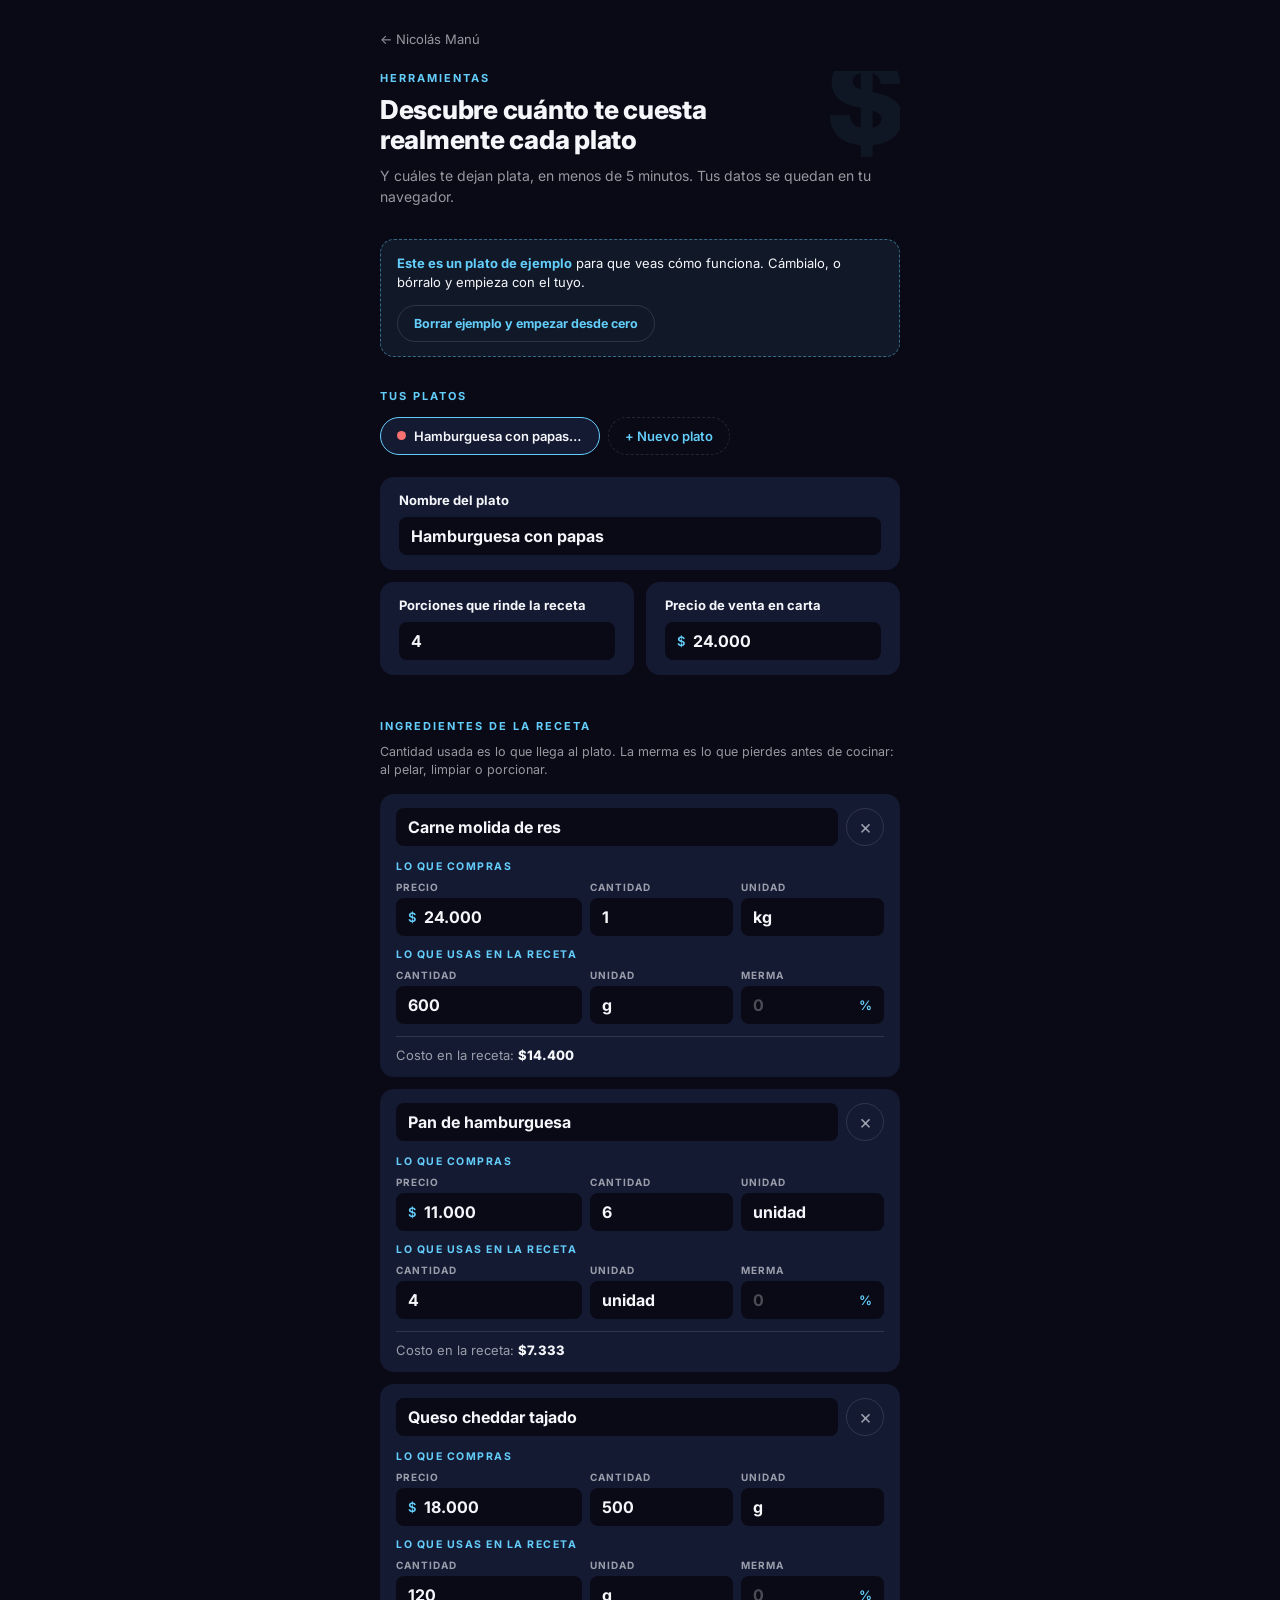
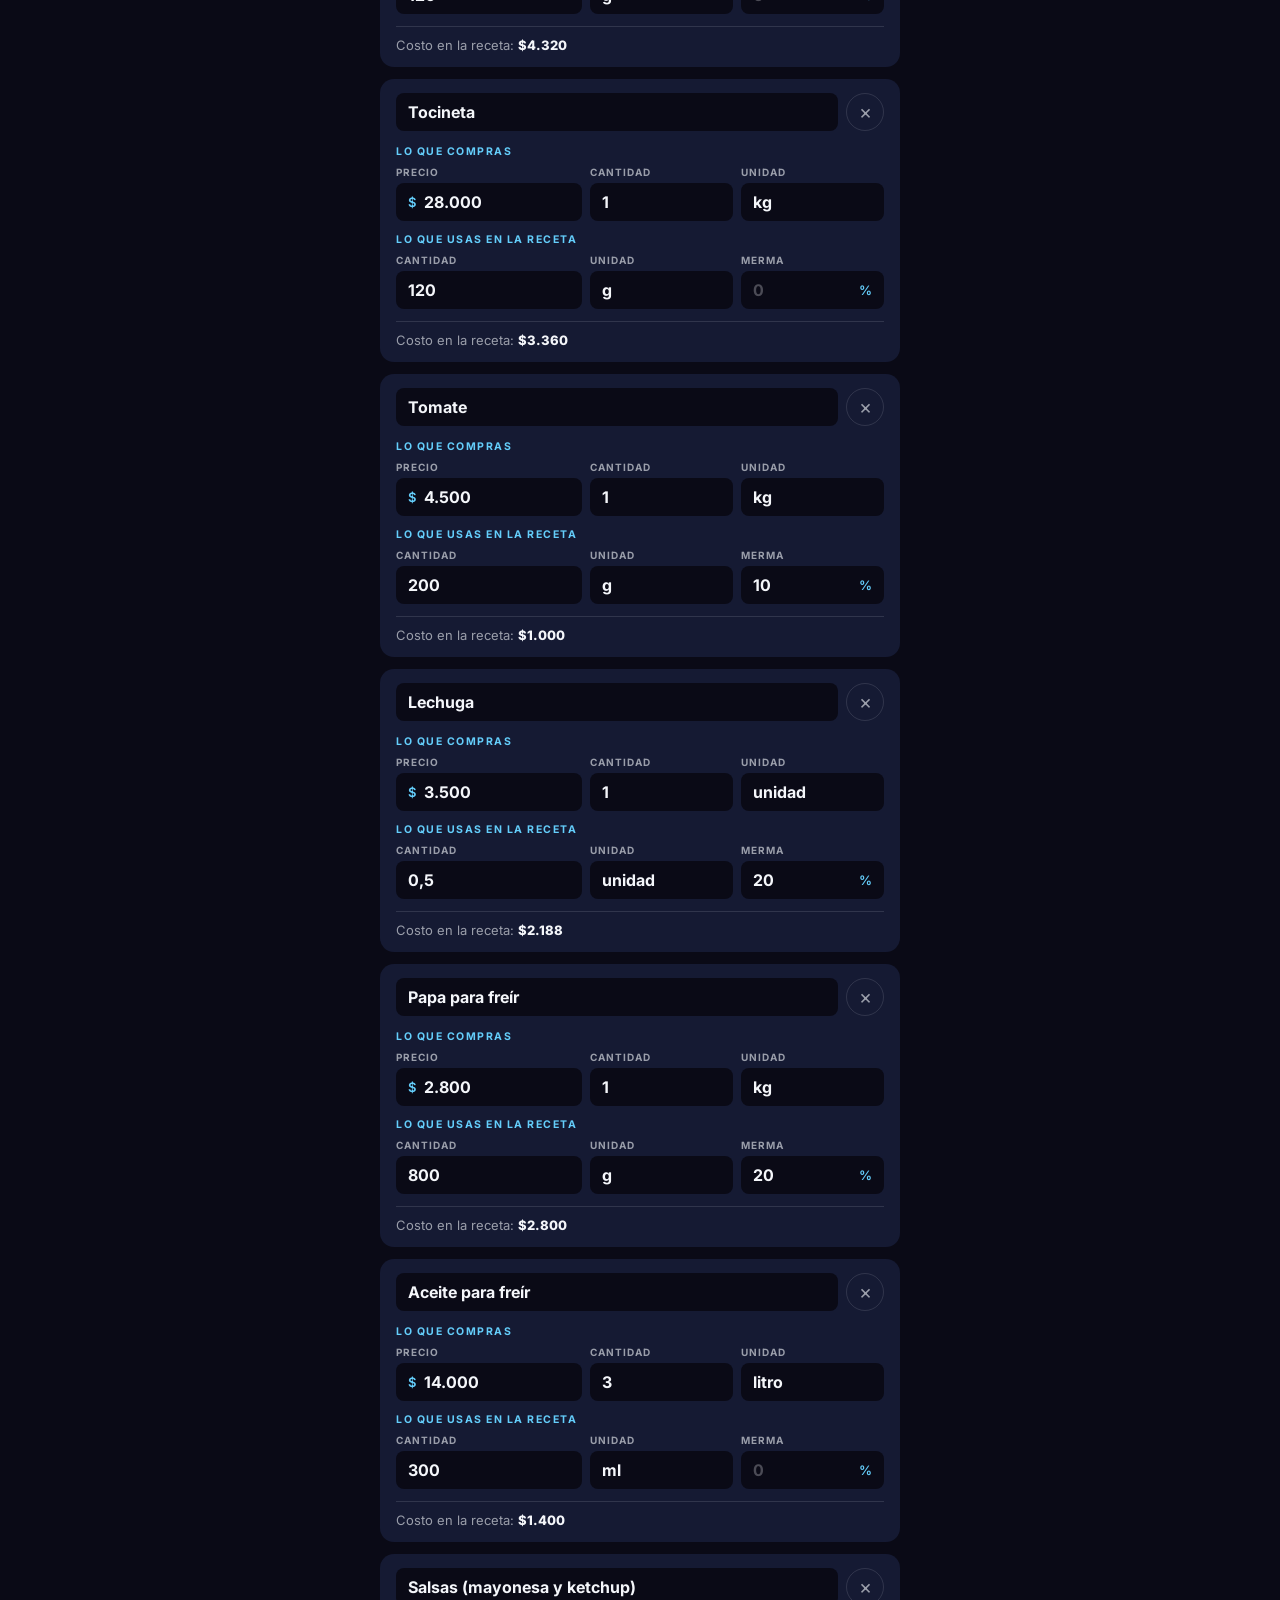
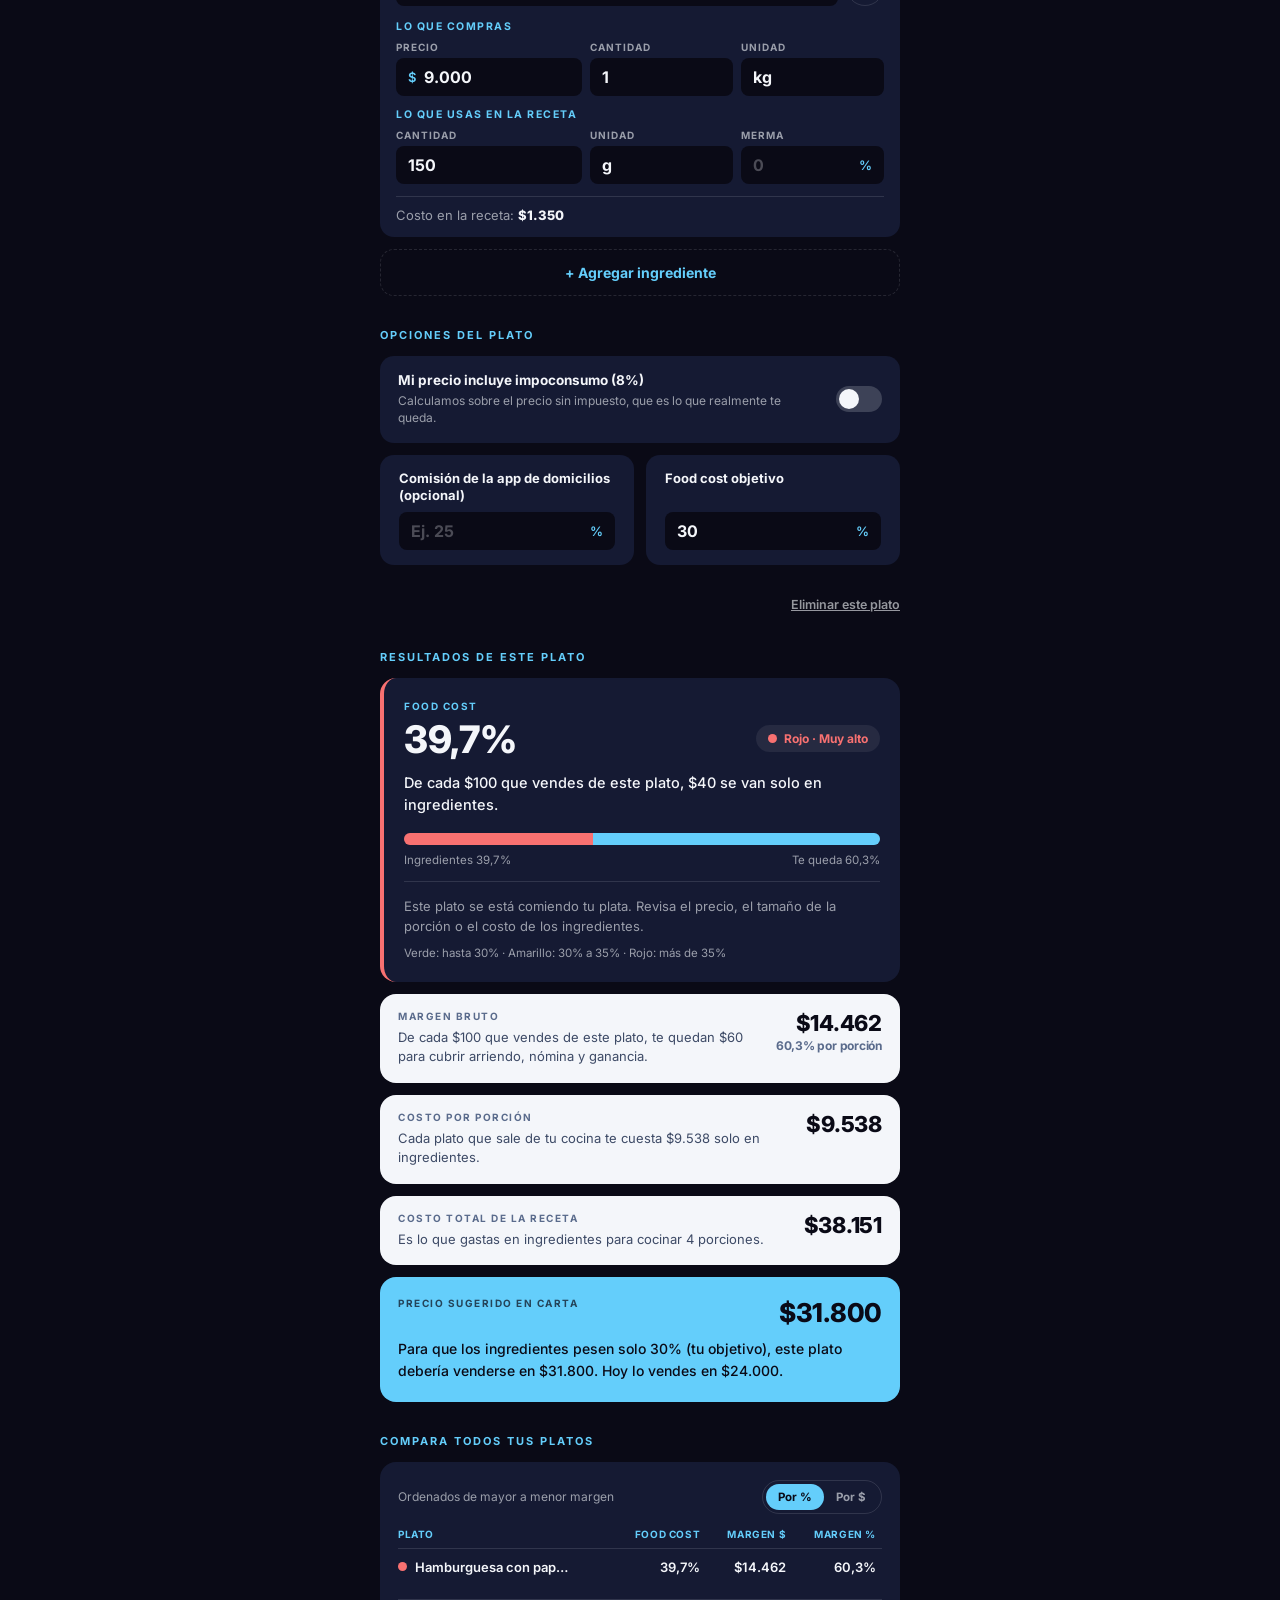
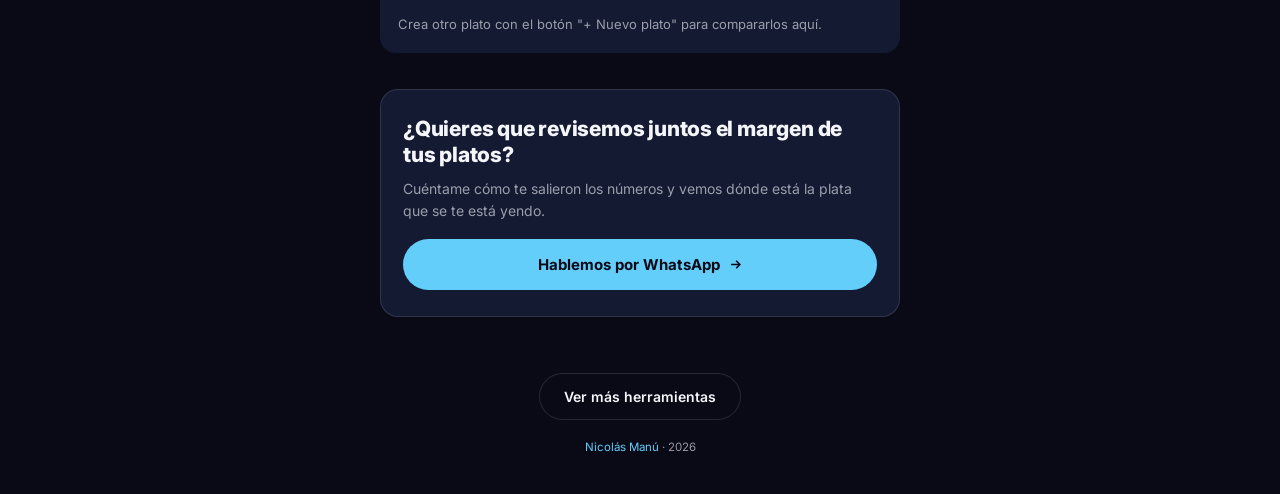
==== herramientas/costeo/index.html @ e7b04def "Agrega Calculadora de Costeo para restaurantes y tarjeta en la home Co-Authored-By: Claude Sonnet 5." ====
<!DOCTYPE html>
<html lang="es">
<head>
<meta charset="UTF-8">
<meta name="viewport" content="width=device-width, initial-scale=1.0">
<title>Calculadora de Costeo — Nicolás Manú</title>
<meta name="description" content="Descubre cuánto te cuesta realmente cada plato y cuáles te dejan plata. Gratis y en menos de 5 minutos.">
<meta property="og:title" content="Calculadora de Costeo — Nicolás Manú">
<meta property="og:description" content="Descubre cuánto te cuesta realmente cada plato y cuáles te dejan plata.">
<meta property="og:type" content="website">
<link rel="preconnect" href="https://fonts.googleapis.com">
<link rel="preconnect" href="https://fonts.gstatic.com" crossorigin>
<link href="https://fonts.googleapis.com/css2?family=Inter:wght@400;500;600;700;800&display=swap" rel="stylesheet">
<link rel="stylesheet" href="style.css">
<script src="script.js" defer></script>
</head>
<body>

<div class="container">

  <a href="/" class="back-link">← Nicolás Manú</a>

  <div class="header">
    <div class="header-label">Herramientas</div>
    <h1 class="header-title">Descubre cuánto te cuesta realmente cada plato</h1>
    <p class="header-sub">Y cuáles te dejan plata, en menos de 5 minutos. Tus datos se quedan en tu navegador.</p>
  </div>

  <div class="demo-banner" id="demoBanner" hidden>
    <p class="demo-text"><b>Este es un plato de ejemplo</b> para que veas cómo funciona. Cámbialo, o bórralo y empieza con el tuyo.</p>
    <button type="button" class="btn-ghost" id="btnBorrarDemo">Borrar ejemplo y empezar desde cero</button>
  </div>

  <span class="section-label">Tus platos</span>
  <div class="chips" id="chips"></div>

  <div class="field">
    <label class="field-name" for="fNombre">Nombre del plato</label>
    <div class="input-wrap">
      <input type="text" id="fNombre" data-field="nombre" maxlength="40" placeholder="Ej. Bandeja paisa" autocomplete="off">
    </div>
  </div>

  <div class="grid-2">
    <div class="field">
      <label class="field-name" for="fPorciones">Porciones que rinde la receta</label>
      <div class="input-wrap">
        <input type="text" id="fPorciones" data-field="porciones" data-kind="int" inputmode="numeric" placeholder="Ej. 4" autocomplete="off">
      </div>
    </div>
    <div class="field">
      <label class="field-name" for="fPrecio">Precio de venta en carta</label>
      <div class="input-wrap">
        <span class="unit prefix">$</span>
        <input type="text" id="fPrecio" data-field="precio" data-kind="money" inputmode="numeric" placeholder="0" autocomplete="off">
      </div>
    </div>
  </div>

  <span class="section-label">Ingredientes de la receta</span>
  <p class="hint">Cantidad usada es lo que llega al plato. La merma es lo que pierdes antes de cocinar: al pelar, limpiar o porcionar.</p>
  <div id="ingList"></div>
  <button type="button" class="btn-add" id="btnAddIng">+ Agregar ingrediente</button>

  <span class="section-label">Opciones del plato</span>

  <label class="switch">
    <span class="switch-text">
      <b>Mi precio incluye impoconsumo (8%)</b>
      <small>Calculamos sobre el precio sin impuesto, que es lo que realmente te queda.</small>
    </span>
    <input type="checkbox" id="fImpo" data-field="impo">
    <span class="track"></span>
  </label>

  <div class="grid-2">
    <div class="field">
      <label class="field-name" for="fComision">Comisión de la app de domicilios (opcional)</label>
      <div class="input-wrap">
        <input type="text" id="fComision" data-field="comision" data-kind="pct" inputmode="decimal" placeholder="Ej. 25" autocomplete="off">
        <span class="unit suffix">%</span>
      </div>
    </div>
    <div class="field">
      <label class="field-name" for="fObjetivo">Food cost objetivo</label>
      <div class="input-wrap">
        <input type="text" id="fObjetivo" data-field="objetivo" data-kind="pct" inputmode="decimal" placeholder="30" autocomplete="off">
        <span class="unit suffix">%</span>
      </div>
    </div>
  </div>

  <div class="danger-row">
    <button type="button" class="btn-link" id="btnEliminar">Eliminar este plato</button>
  </div>

  <span class="section-label">Resultados de este plato</span>
  <div id="resultados"></div>

  <span class="section-label">Compara todos tus platos</span>
  <div id="comparacion"></div>

  <div class="cta-block">
    <h2 class="cta-title">¿Quieres que revisemos juntos el margen de tus platos?</h2>
    <p class="cta-text">Cuéntame cómo te salieron los números y vemos dónde está la plata que se te está yendo.</p>
    <a href="#" class="btn-wa" id="ctaWhatsapp">
      Hablemos por WhatsApp
      <svg width="15" height="15" viewBox="0 0 24 24" fill="none" stroke="currentColor" stroke-width="2.5" aria-hidden="true"><path d="M5 12h14M13 6l6 6-6 6"></path></svg>
    </a>
  </div>

</div>

<div class="footer">
  <a href="/#herramientas" class="footer-cta">Ver más herramientas</a>
  <div class="footer-credit"><span>Nicolás Manú</span> · 2026</div>
</div>

</body>
</html>
---- herramientas/costeo/style.css ----
*, *::before, *::after { box-sizing: border-box; margin: 0; padding: 0; }
[hidden] { display: none !important; }

:root {
  --navy: #0A0A16;
  --navy2: #151A33;
  --azul: #64CEFB;
  --hueso: #F4F6FA;
  --texto-sec: rgba(244,246,250,0.6);
  --borde: rgba(244,246,250,0.12);
  --verde: #4ADE80;
  --amarillo: #FACC15;
  --rojo: #F87171;
  color-scheme: dark;
}

body {
  background: var(--navy);
  color: var(--hueso);
  font-family: 'Inter', sans-serif;
  min-height: 100vh;
  -webkit-text-size-adjust: 100%;
}

.container { padding: 28px 20px 48px; max-width: 560px; margin: 0 auto; }

.back-link { display: inline-flex; align-items: center; gap: 6px; color: var(--texto-sec); text-decoration: none; font-size: 13px; margin-bottom: 24px; }
.back-link:hover { color: var(--azul); }

/* HEADER */
.header { position: relative; overflow: hidden; padding-bottom: 8px; }
.header::before {
  content: '$'; font-weight: 800; font-size: 120px; color: var(--azul); opacity: 0.06;
  position: absolute; right: -6px; top: -30px; line-height: 1; pointer-events: none;
}
.header-label { font-size: 11px; font-weight: 700; letter-spacing: 2px; color: var(--azul); text-transform: uppercase; margin-bottom: 10px; }
.header-title { font-weight: 800; font-size: 26px; line-height: 1.15; max-width: 380px; letter-spacing: -0.01em; }
.header-sub { font-size: 14px; color: var(--texto-sec); margin-top: 10px; line-height: 1.5; }

.section-label { font-size: 11px; font-weight: 700; letter-spacing: 2px; color: var(--azul); text-transform: uppercase; margin: 32px 0 14px; display: block; }
.hint { font-size: 12.5px; color: var(--texto-sec); line-height: 1.5; margin: -4px 0 14px; }

/* DEMO */
.demo-banner { margin-top: 24px; background: rgba(100,206,251,0.08); border: 1px dashed rgba(100,206,251,0.45); border-radius: 14px; padding: 14px 16px; }
.demo-text { font-size: 13px; line-height: 1.5; color: var(--hueso); }
.demo-text b { color: var(--azul); }

/* BOTONES SECUNDARIOS */
.btn-ghost {
  margin-top: 12px; background: transparent; border: 1.5px solid var(--borde); color: var(--azul);
  border-radius: 999px; padding: 10px 16px; font-family: 'Inter', sans-serif; font-size: 12.5px; font-weight: 700; cursor: pointer;
  transition: border-color 0.2s;
}
.btn-ghost:hover { border-color: var(--azul); }
.btn-add {
  width: 100%; background: transparent; border: 1.5px dashed var(--borde); color: var(--azul); border-radius: 14px;
  padding: 14px; font-family: 'Inter', sans-serif; font-size: 14px; font-weight: 700; cursor: pointer; transition: border-color 0.2s;
}
.btn-add:hover { border-color: var(--azul); }
.btn-link { background: none; border: none; color: var(--texto-sec); font-family: 'Inter', sans-serif; font-size: 12.5px; font-weight: 600; text-decoration: underline; cursor: pointer; padding: 6px 0; }
.btn-link:hover { color: var(--rojo); }
.danger-row { margin-top: 14px; text-align: right; }
button:focus-visible, a:focus-visible, select:focus-visible { outline: 2px solid var(--azul); outline-offset: 2px; }

/* CHIPS */
.chips { display: flex; gap: 8px; overflow-x: auto; padding-bottom: 8px; margin-bottom: 14px; scrollbar-width: thin; }
.chip {
  flex: 0 0 auto; max-width: 220px; display: inline-flex; align-items: center; gap: 8px;
  background: var(--navy2); color: var(--hueso); border: 1.5px solid transparent; border-radius: 999px;
  padding: 10px 16px; font-family: 'Inter', sans-serif; font-size: 13px; font-weight: 600; cursor: pointer;
}
.chip.active { border-color: var(--azul); }
.chip-text { overflow: hidden; text-overflow: ellipsis; white-space: nowrap; }
.chip-add { background: transparent; border: 1.5px dashed var(--borde); color: var(--azul); }
.chip-add:hover { border-color: var(--azul); }

/* SEMÁFORO */
.dot { width: 9px; height: 9px; border-radius: 50%; background: var(--c, rgba(244,246,250,0.3)); display: inline-block; flex-shrink: 0; }
.sem-verde { --c: var(--verde); }
.sem-amarillo { --c: var(--amarillo); }
.sem-rojo { --c: var(--rojo); }

/* CAMPOS */
.field { margin-bottom: 12px; background: var(--navy2); border-radius: 14px; padding: 14px 18px; border: 1.5px solid transparent; transition: border-color 0.2s; display: flex; flex-direction: column; gap: 8px; }
.field:focus-within { border-color: var(--azul); }
.field-name { font-weight: 700; font-size: 13px; color: var(--hueso); line-height: 1.3; }
.input-wrap { display: flex; align-items: center; background: var(--navy); border-radius: 8px; overflow: hidden; margin-top: auto; }
.unit { font-size: 13px; color: var(--azul); font-weight: 600; flex-shrink: 0; }
.unit.prefix { padding: 10px 2px 10px 12px; }
.unit.suffix { padding: 10px 12px 10px 2px; }
input[type="text"], select {
  width: 100%; min-width: 0; border: none; background: transparent; font-weight: 700; font-size: 16px; color: var(--hueso);
  padding: 9px 12px; outline: none; -webkit-appearance: none; appearance: none; caret-color: var(--azul); font-family: 'Inter', sans-serif; border-radius: 0;
}
.unit.prefix + input { padding-left: 6px; }
input[type="text"]::placeholder { color: rgba(244,246,250,0.28); font-weight: 700; }
select { cursor: pointer; padding-right: 8px; }
select option { background: var(--navy); color: var(--hueso); }

.grid-2 { display: grid; grid-template-columns: 1fr 1fr; gap: 12px; }
.grid-3 { display: grid; grid-template-columns: 1.3fr 1fr 1fr; gap: 8px; }

/* INGREDIENTES */
.ing { background: var(--navy2); border-radius: 14px; padding: 14px 16px; margin-bottom: 12px; }
.ing-head { display: flex; align-items: center; gap: 8px; margin-bottom: 14px; }
.ing-head .ing-nombre { flex: 1; background: var(--navy); border-radius: 8px; }
.ing-remove {
  flex-shrink: 0; width: 38px; height: 38px; border-radius: 50%; border: 1.5px solid var(--borde); background: transparent;
  color: var(--texto-sec); font-size: 20px; line-height: 1; cursor: pointer; font-family: 'Inter', sans-serif;
}
.ing-remove:hover { border-color: var(--rojo); color: var(--rojo); }
.ing-block { margin-bottom: 12px; }
.ing-block-label { display: block; font-size: 10.5px; font-weight: 700; letter-spacing: 1.5px; text-transform: uppercase; color: var(--azul); margin-bottom: 8px; }
.mini { display: flex; flex-direction: column; gap: 5px; }
.mini > span { font-size: 10px; font-weight: 700; letter-spacing: 1px; text-transform: uppercase; color: var(--texto-sec); }
.mini .input-wrap { margin-top: 0; }
.ing-cost { font-size: 13px; color: var(--texto-sec); padding-top: 10px; border-top: 1px solid var(--borde); }
.ing-cost b { color: var(--hueso); font-weight: 800; }

.empty { background: var(--navy2); border-radius: 14px; padding: 18px; font-size: 13.5px; line-height: 1.6; color: var(--texto-sec); }

/* SWITCH */
.switch { display: flex; align-items: center; justify-content: space-between; gap: 16px; background: var(--navy2); border-radius: 14px; padding: 16px 18px; margin-bottom: 12px; cursor: pointer; position: relative; }
.switch-text { display: flex; flex-direction: column; gap: 4px; }
.switch-text b { font-size: 13.5px; font-weight: 700; }
.switch-text small { font-size: 12px; color: var(--texto-sec); line-height: 1.45; }
.switch input { position: absolute; opacity: 0; width: 1px; height: 1px; }
.track { width: 46px; height: 26px; border-radius: 999px; background: rgba(244,246,250,0.18); position: relative; flex-shrink: 0; transition: background 0.2s; }
.track::after { content: ''; position: absolute; top: 3px; left: 3px; width: 20px; height: 20px; border-radius: 50%; background: var(--hueso); transition: transform 0.2s; }
.switch input:checked + .track { background: var(--azul); }
.switch input:checked + .track::after { transform: translateX(20px); background: var(--navy); }
.switch input:focus-visible + .track { outline: 2px solid var(--azul); outline-offset: 2px; }

/* RESULTADOS */
.hero-card { background: var(--navy2); border-radius: 16px; padding: 22px 20px; border-left: 4px solid var(--c, var(--azul)); }
.res-label { font-size: 10px; font-weight: 700; letter-spacing: 1.5px; color: var(--azul); text-transform: uppercase; margin-bottom: 8px; }
.hero-row { display: flex; align-items: center; justify-content: space-between; gap: 12px; flex-wrap: wrap; }
.res-value { font-weight: 800; font-size: 38px; color: var(--hueso); line-height: 1; letter-spacing: -0.01em; }
.sem-pill { display: inline-flex; align-items: center; gap: 7px; padding: 6px 12px; border-radius: 999px; font-size: 12px; font-weight: 700; background: rgba(244,246,250,0.07); color: var(--c); }
.hero-sentence { font-size: 14.5px; line-height: 1.55; color: var(--hueso); margin-top: 14px; font-weight: 500; }
.hero-note { font-size: 12px; color: var(--texto-sec); margin-top: 6px; }
.split { display: flex; height: 12px; border-radius: 999px; overflow: hidden; background: rgba(244,246,250,0.1); margin-top: 16px; }
.split-food { background: var(--c); }
.split-margin { background: var(--azul); }
.split-legend { display: flex; justify-content: space-between; font-size: 11.5px; color: var(--texto-sec); margin-top: 8px; gap: 10px; }
.verdict { font-size: 13px; line-height: 1.55; color: var(--texto-sec); margin-top: 14px; padding-top: 14px; border-top: 1px solid var(--borde); }
.legend-sem { font-size: 11.5px; color: var(--texto-sec); margin-top: 10px; }

.res-row { background: var(--hueso); border-radius: 16px; padding: 16px 18px; display: flex; gap: 14px; align-items: flex-start; justify-content: space-between; margin-top: 12px; }
.res-row-text { min-width: 0; }
.res-label-dark { font-size: 10px; font-weight: 700; letter-spacing: 1.5px; color: #5A6B8C; text-transform: uppercase; }
.res-note-dark { font-size: 13px; line-height: 1.5; color: #3D4A66; margin-top: 6px; }
.res-row-value { font-weight: 800; font-size: 22px; color: var(--navy); white-space: nowrap; text-align: right; letter-spacing: -0.01em; }
.res-row-value small { display: block; font-size: 12px; font-weight: 700; color: #5A6B8C; margin-top: 2px; }

.sug-card { background: var(--azul); color: var(--navy); border-radius: 16px; padding: 20px 18px; margin-top: 12px; }
.sug-top { display: flex; justify-content: space-between; align-items: flex-start; gap: 12px; }
.sug-label { font-size: 10px; font-weight: 700; letter-spacing: 1.5px; text-transform: uppercase; opacity: 0.7; }
.sug-value { font-weight: 800; font-size: 26px; letter-spacing: -0.01em; white-space: nowrap; }
.sug-note { font-size: 14px; line-height: 1.55; font-weight: 500; margin-top: 10px; }

.app-card { background: var(--navy2); border: 1px solid var(--borde); border-radius: 16px; padding: 18px; margin-top: 12px; display: flex; gap: 14px; align-items: flex-start; justify-content: space-between; }
.app-card .res-row-value { color: var(--hueso); }
.app-card .res-row-value small { color: var(--texto-sec); }
.app-card .res-label-dark { color: var(--azul); }
.app-card .res-note-dark { color: var(--texto-sec); }
.app-card.neg { border-color: var(--rojo); }

/* COMPARACIÓN */
.cmp-box { background: var(--navy2); border-radius: 16px; padding: 18px; }
.cmp-top { display: flex; align-items: center; justify-content: space-between; gap: 10px; flex-wrap: wrap; margin-bottom: 14px; }
.cmp-title { font-size: 12px; color: var(--texto-sec); }
.seg { display: inline-flex; border: 1.5px solid var(--borde); border-radius: 999px; padding: 3px; }
.seg button { background: transparent; border: none; color: var(--texto-sec); border-radius: 999px; padding: 6px 12px; font-family: 'Inter', sans-serif; font-size: 11.5px; font-weight: 700; cursor: pointer; }
.seg button.on { background: var(--azul); color: var(--navy); }
.table-wrap { overflow-x: auto; }
table.cmp { width: 100%; border-collapse: collapse; font-size: 13px; }
table.cmp th { text-align: right; color: var(--azul); font-size: 10px; font-weight: 700; letter-spacing: 0.6px; text-transform: uppercase; padding: 0 6px 8px; white-space: nowrap; }
table.cmp th:first-child, table.cmp td:first-child { text-align: left; padding-left: 0; }
table.cmp td { text-align: right; padding: 10px 6px; border-top: 1px solid var(--borde); color: var(--hueso); font-weight: 600; white-space: nowrap; }
.t-plato { display: flex; align-items: center; gap: 8px; max-width: 170px; }
.t-plato span { overflow: hidden; text-overflow: ellipsis; white-space: nowrap; }
.cmp-insights { margin-top: 14px; padding-top: 14px; border-top: 1px solid var(--borde); font-size: 13px; line-height: 1.6; color: var(--texto-sec); }
.cmp-insights p + p { margin-top: 6px; }
.cmp-insights b { color: var(--hueso); }

/* CTA */
.cta-block { background: var(--navy2); border: 1px solid var(--borde); border-radius: 18px; padding: 26px 22px; margin-top: 36px; }
.cta-title { font-weight: 800; font-size: 21px; line-height: 1.25; letter-spacing: -0.01em; }
.cta-text { font-size: 14px; color: var(--texto-sec); line-height: 1.55; margin-top: 10px; }
.btn-wa {
  display: flex; align-items: center; justify-content: center; gap: 8px; background: var(--azul); color: var(--navy);
  text-decoration: none; border-radius: 999px; padding: 16px; font-family: 'Inter', sans-serif; font-weight: 700; font-size: 15px;
  margin-top: 18px; transition: opacity 0.15s;
}
.btn-wa:hover { opacity: 0.9; }

/* FOOTER */
.footer { text-align: center; padding: 8px 20px 40px; }
.footer-cta { display: inline-flex; align-items: center; gap: 8px; background: var(--navy); border: 1.5px solid var(--borde); color: var(--hueso); text-decoration: none; border-radius: 999px; padding: 14px 24px; font-size: 14px; font-weight: 600; margin-bottom: 20px; }
.footer-cta:hover { border-color: var(--azul); }
.footer-credit { font-size: 11.5px; color: var(--texto-sec); }
.footer-credit span { color: var(--azul); }

@media (max-width: 420px) {
  .grid-2 { grid-template-columns: 1fr; }
  .res-value { font-size: 34px; }
}
@media (max-width: 340px) {
  .grid-3 { grid-template-columns: 1fr 1fr; }
}
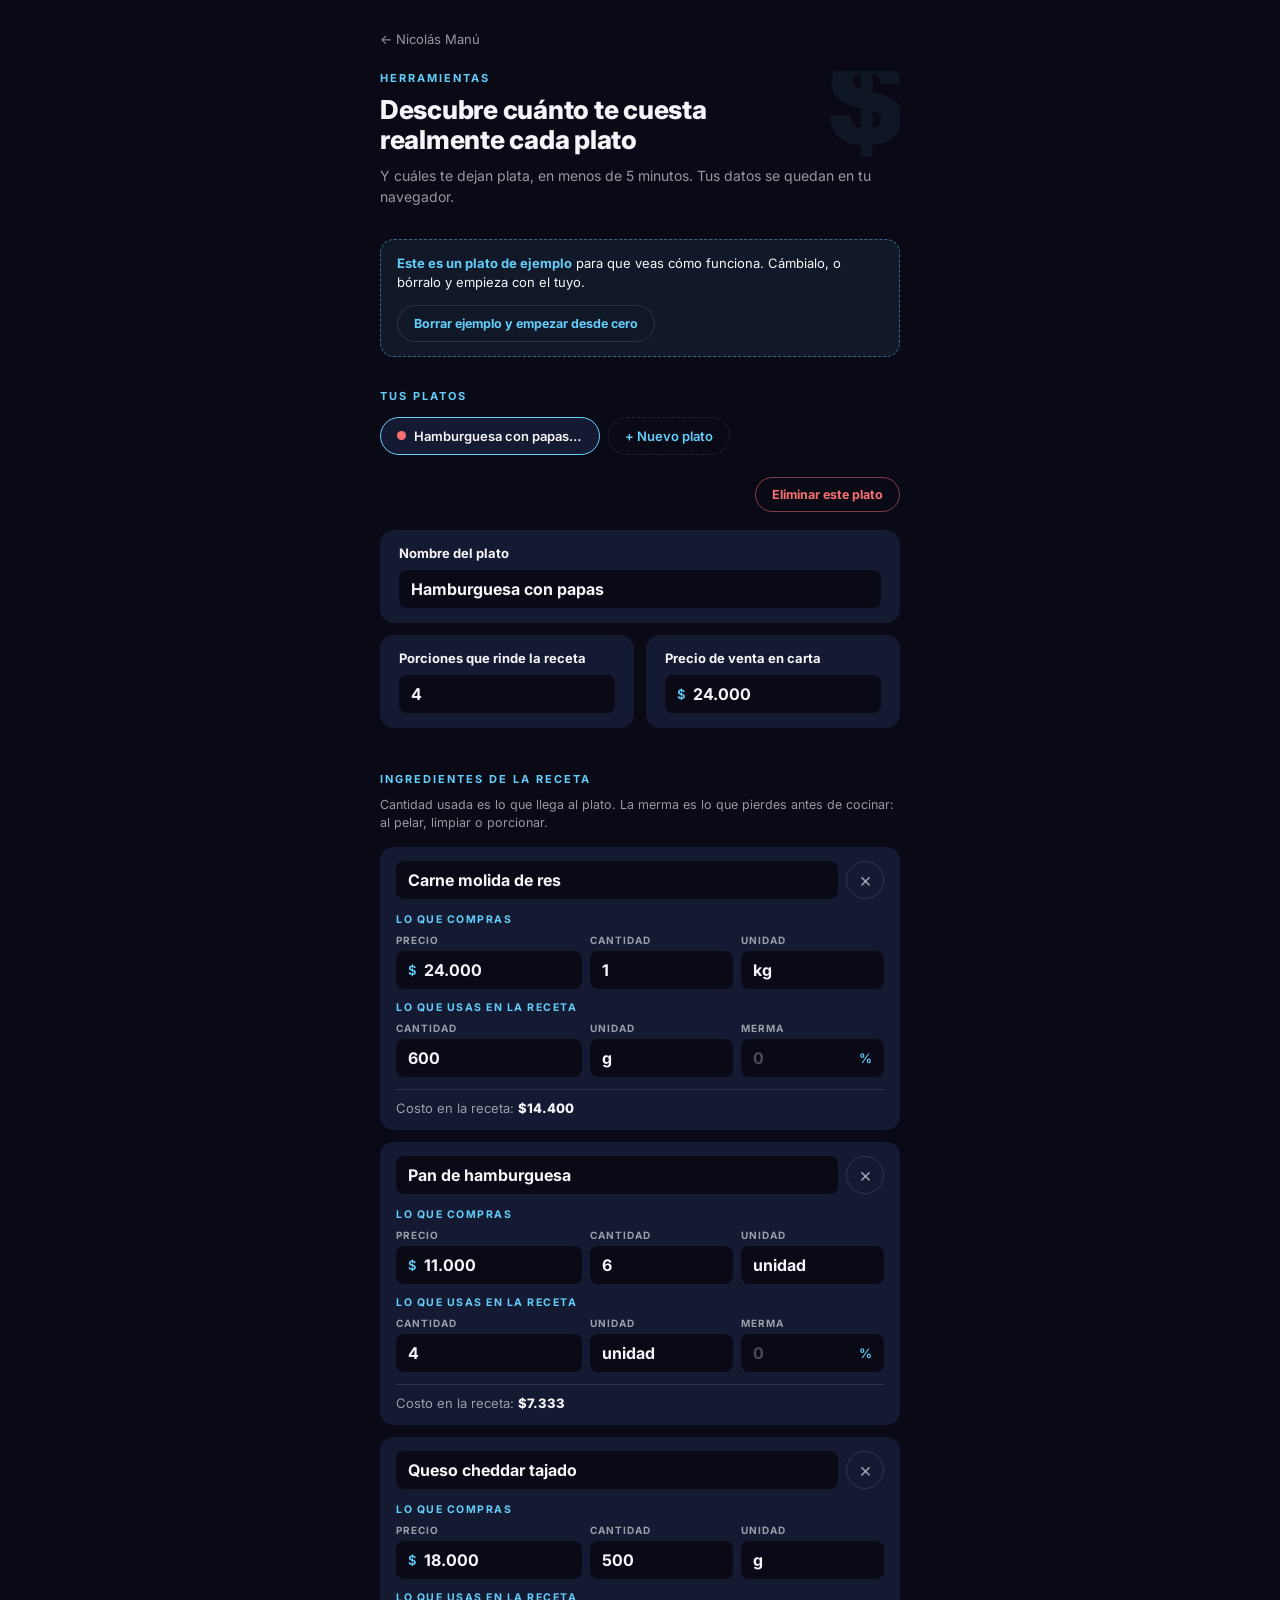
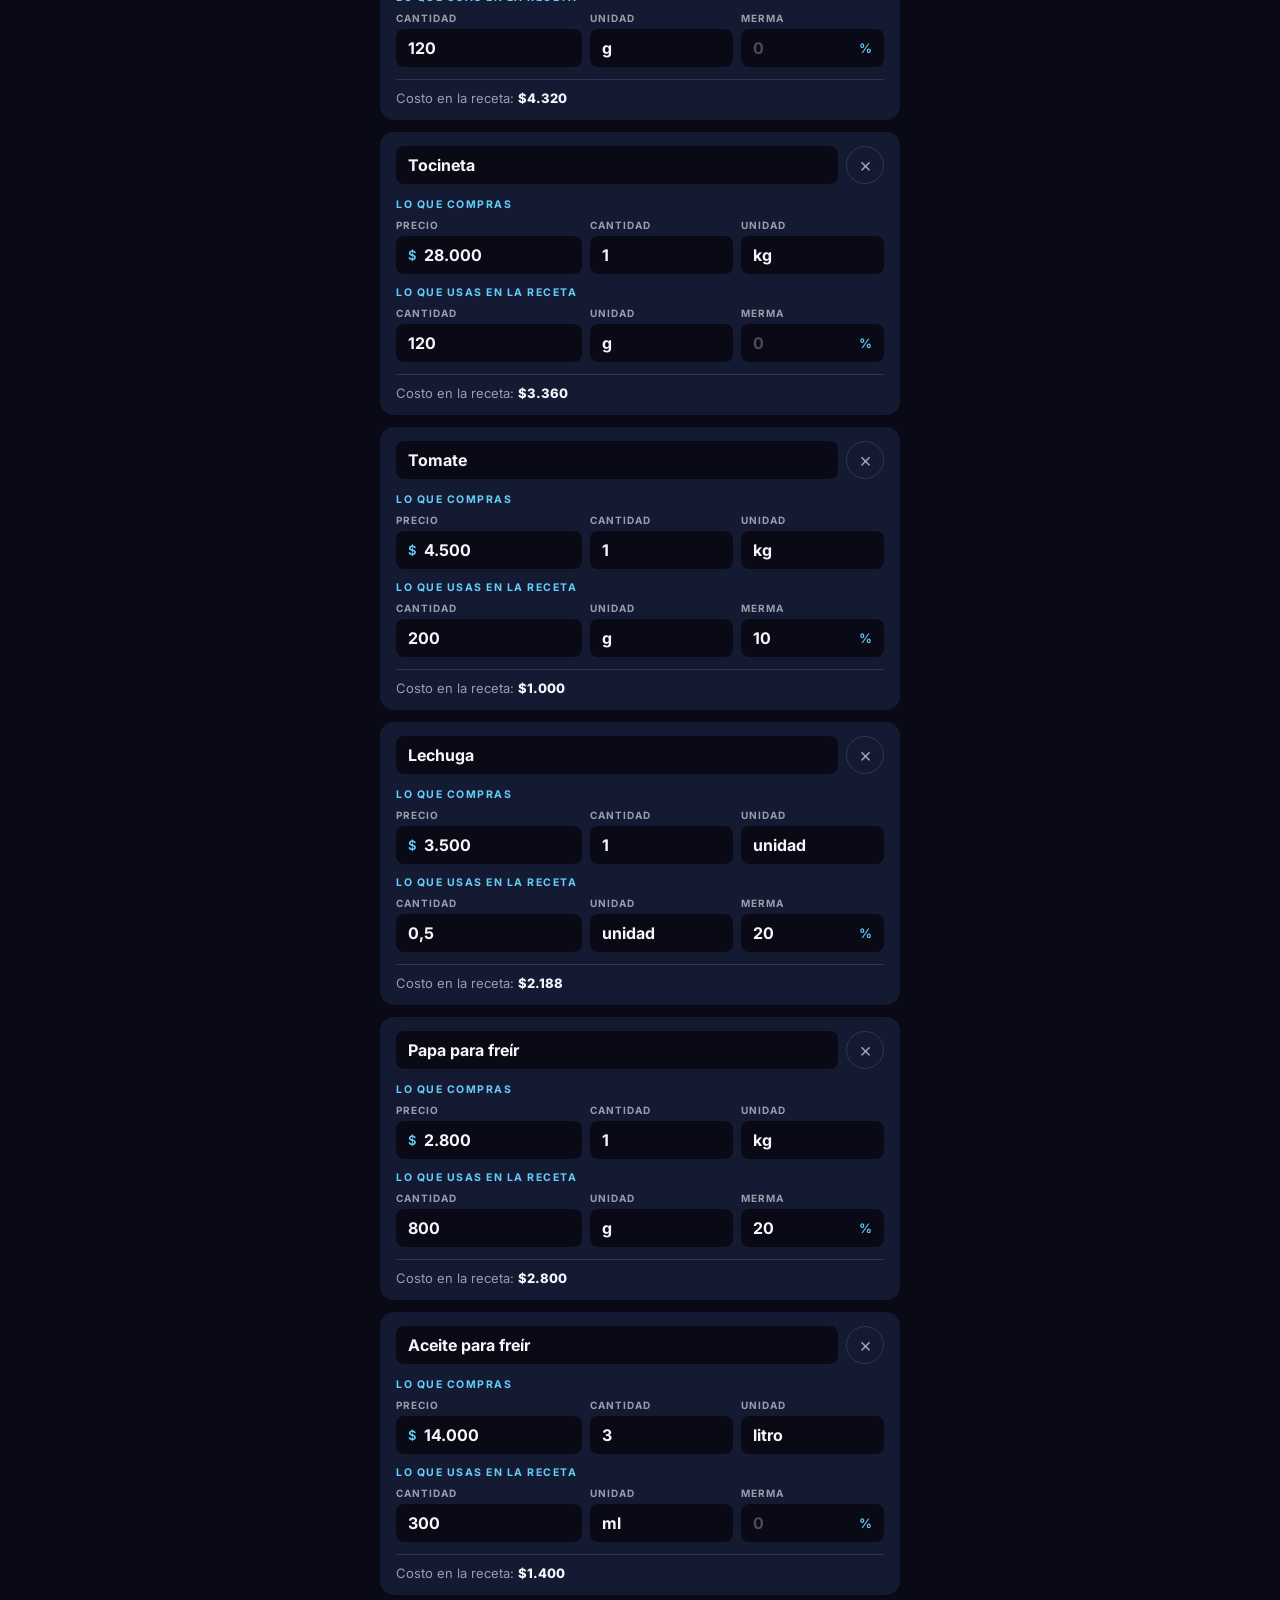
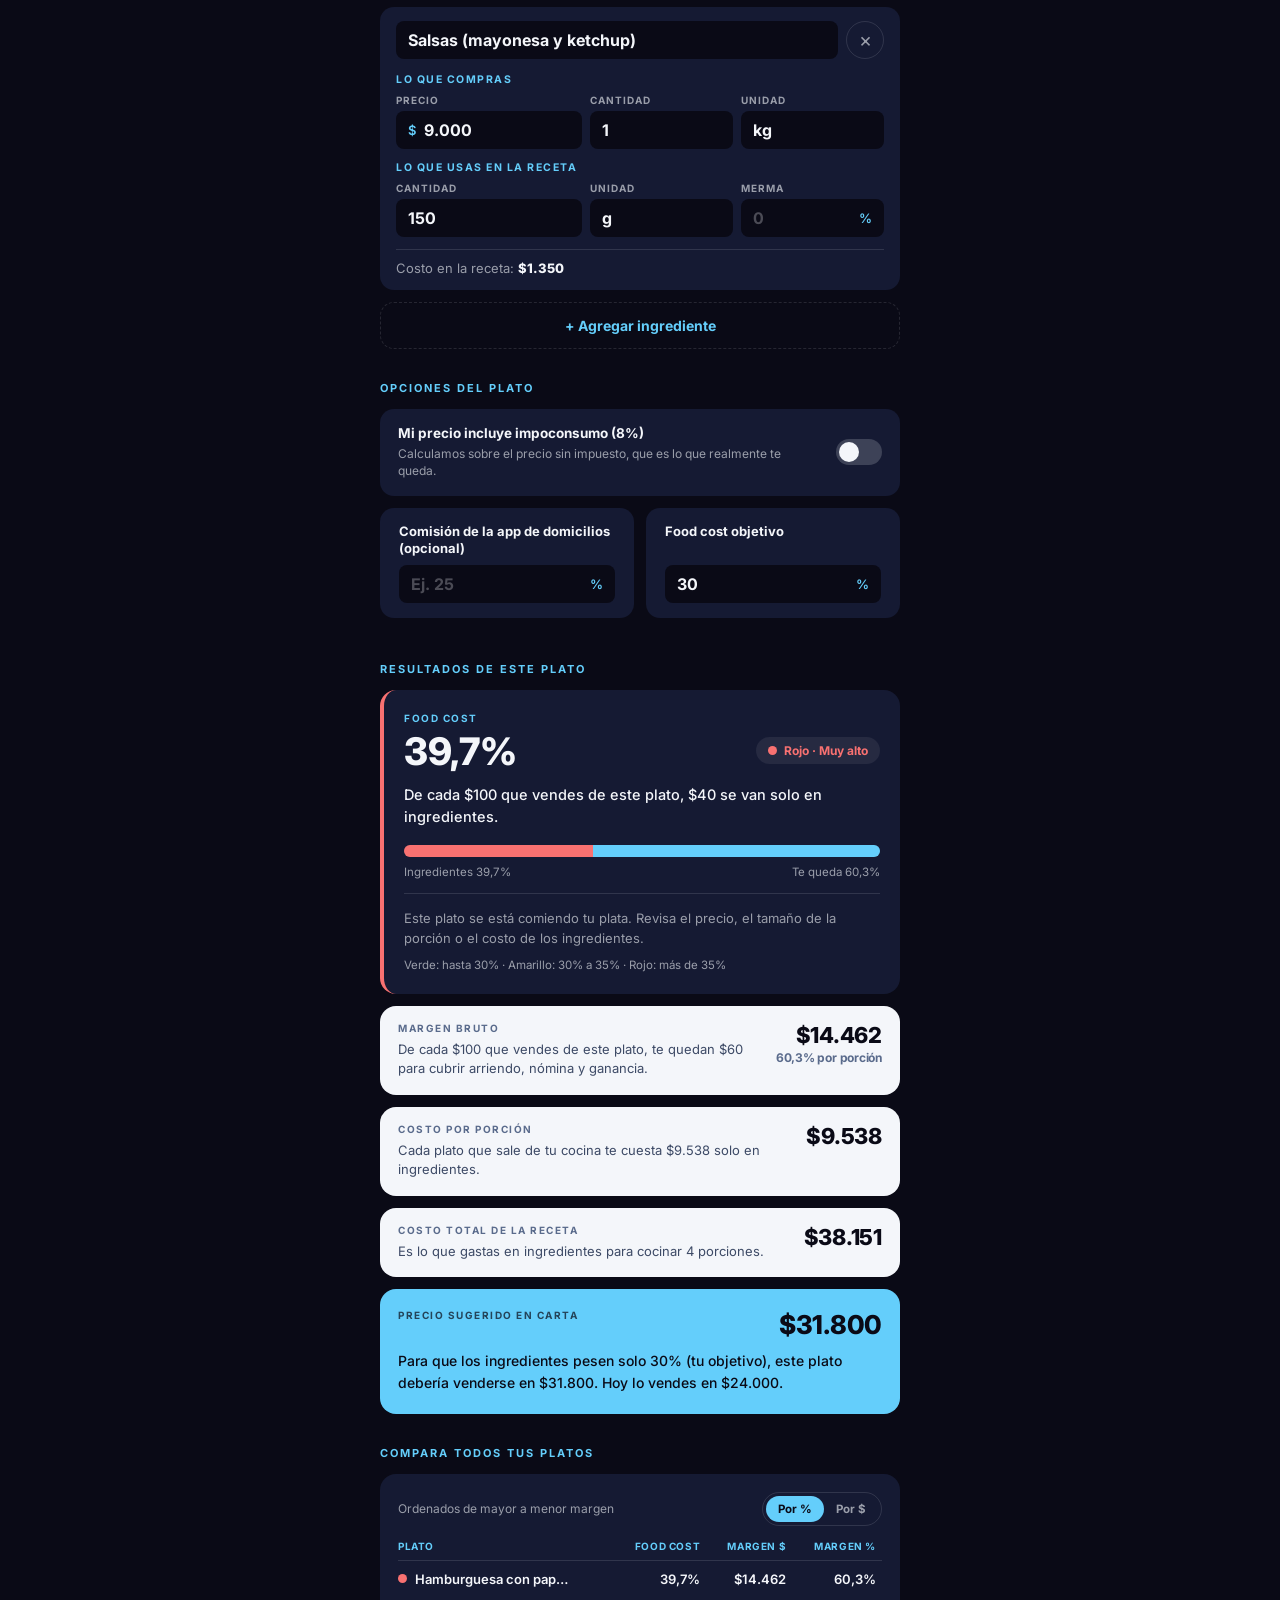
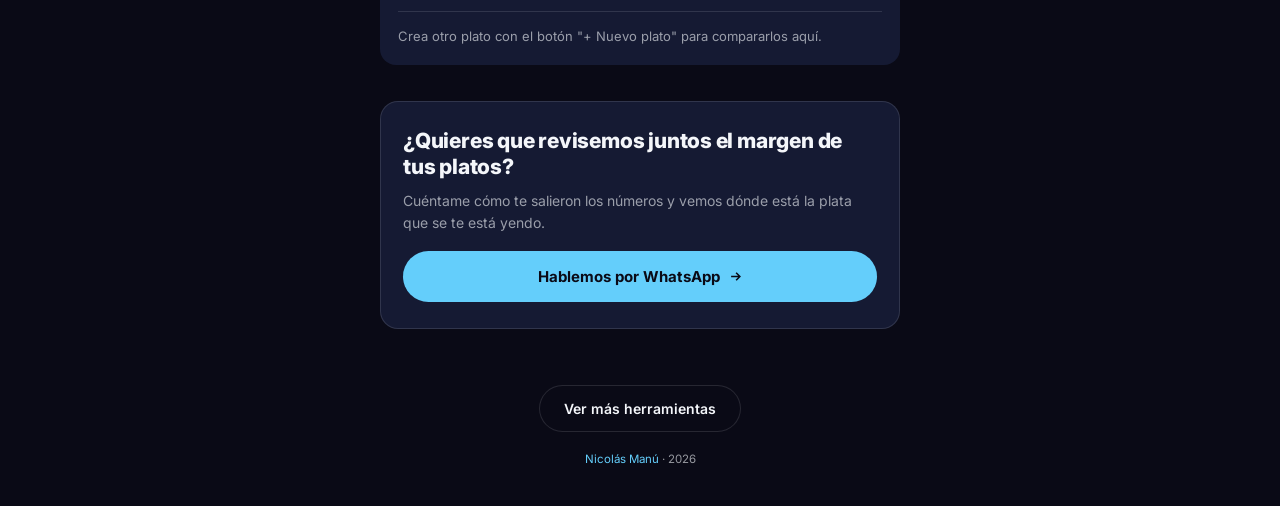
==== commit 54979403: "Costeo: botón Eliminar plato visible justo debajo de la lista de platos Co-Authored-By: Claude Sonne" ====
--- a/herramientas/costeo/index.html
+++ b/herramientas/costeo/index.html
@@ -31,8 +31,22 @@
     <button type="button" class="btn-ghost" id="btnBorrarDemo">Borrar ejemplo y empezar desde cero</button>
   </div>
 
+  <div class="demo-banner" id="vacioBanner" hidden>
+    <p class="demo-text"><b>Empieza con tu primer plato.</b> Llena los datos de abajo, o mira cómo funciona con un plato de ejemplo.</p>
+    <button type="button" class="btn-ghost" id="btnCargarDemo">Ver plato de ejemplo</button>
+  </div>
+
   <span class="section-label">Tus platos</span>
   <div class="chips" id="chips"></div>
+
+  <div class="danger-row">
+    <button type="button" class="btn-link" id="btnEliminar">Eliminar este plato</button>
+    <div class="confirm-del" id="confirmDel" hidden>
+      <span class="confirm-text">¿Eliminar este plato?</span>
+      <button type="button" class="btn-danger" id="btnConfirmarEliminar">Sí, eliminar</button>
+      <button type="button" class="btn-ghost-sm" id="btnCancelarEliminar">Cancelar</button>
+    </div>
+  </div>
 
   <div class="field">
     <label class="field-name" for="fNombre">Nombre del plato</label>
@@ -90,10 +104,6 @@
     </div>
   </div>
 
-  <div class="danger-row">
-    <button type="button" class="btn-link" id="btnEliminar">Eliminar este plato</button>
-  </div>
-
   <span class="section-label">Resultados de este plato</span>
   <div id="resultados"></div>
 
--- a/herramientas/costeo/style.css
+++ b/herramientas/costeo/style.css
@@ -57,9 +57,14 @@
   padding: 14px; font-family: 'Inter', sans-serif; font-size: 14px; font-weight: 700; cursor: pointer; transition: border-color 0.2s;
 }
 .btn-add:hover { border-color: var(--azul); }
-.btn-link { background: none; border: none; color: var(--texto-sec); font-family: 'Inter', sans-serif; font-size: 12.5px; font-weight: 600; text-decoration: underline; cursor: pointer; padding: 6px 0; }
-.btn-link:hover { color: var(--rojo); }
-.danger-row { margin-top: 14px; text-align: right; }
+.btn-link { background: transparent; border: 1.5px solid rgba(248,113,113,0.5); color: var(--rojo); font-family: 'Inter', sans-serif; font-size: 12.5px; font-weight: 700; cursor: pointer; padding: 9px 16px; border-radius: 999px; }
+.btn-link:hover { border-color: var(--rojo); }
+.danger-row { margin: 0 0 18px; text-align: right; }
+.confirm-del { display: flex; flex-wrap: wrap; align-items: center; justify-content: flex-end; gap: 8px; }
+.confirm-text { font-size: 13px; font-weight: 600; color: var(--hueso); margin-right: 4px; }
+.btn-danger { background: var(--rojo); border: none; color: var(--navy); border-radius: 999px; padding: 10px 16px; font-family: 'Inter', sans-serif; font-size: 12.5px; font-weight: 700; cursor: pointer; }
+.btn-ghost-sm { background: transparent; border: 1.5px solid var(--borde); color: var(--azul); border-radius: 999px; padding: 9px 16px; font-family: 'Inter', sans-serif; font-size: 12.5px; font-weight: 700; cursor: pointer; }
+.btn-ghost-sm:hover { border-color: var(--azul); }
 button:focus-visible, a:focus-visible, select:focus-visible { outline: 2px solid var(--azul); outline-offset: 2px; }
 
 /* CHIPS */
